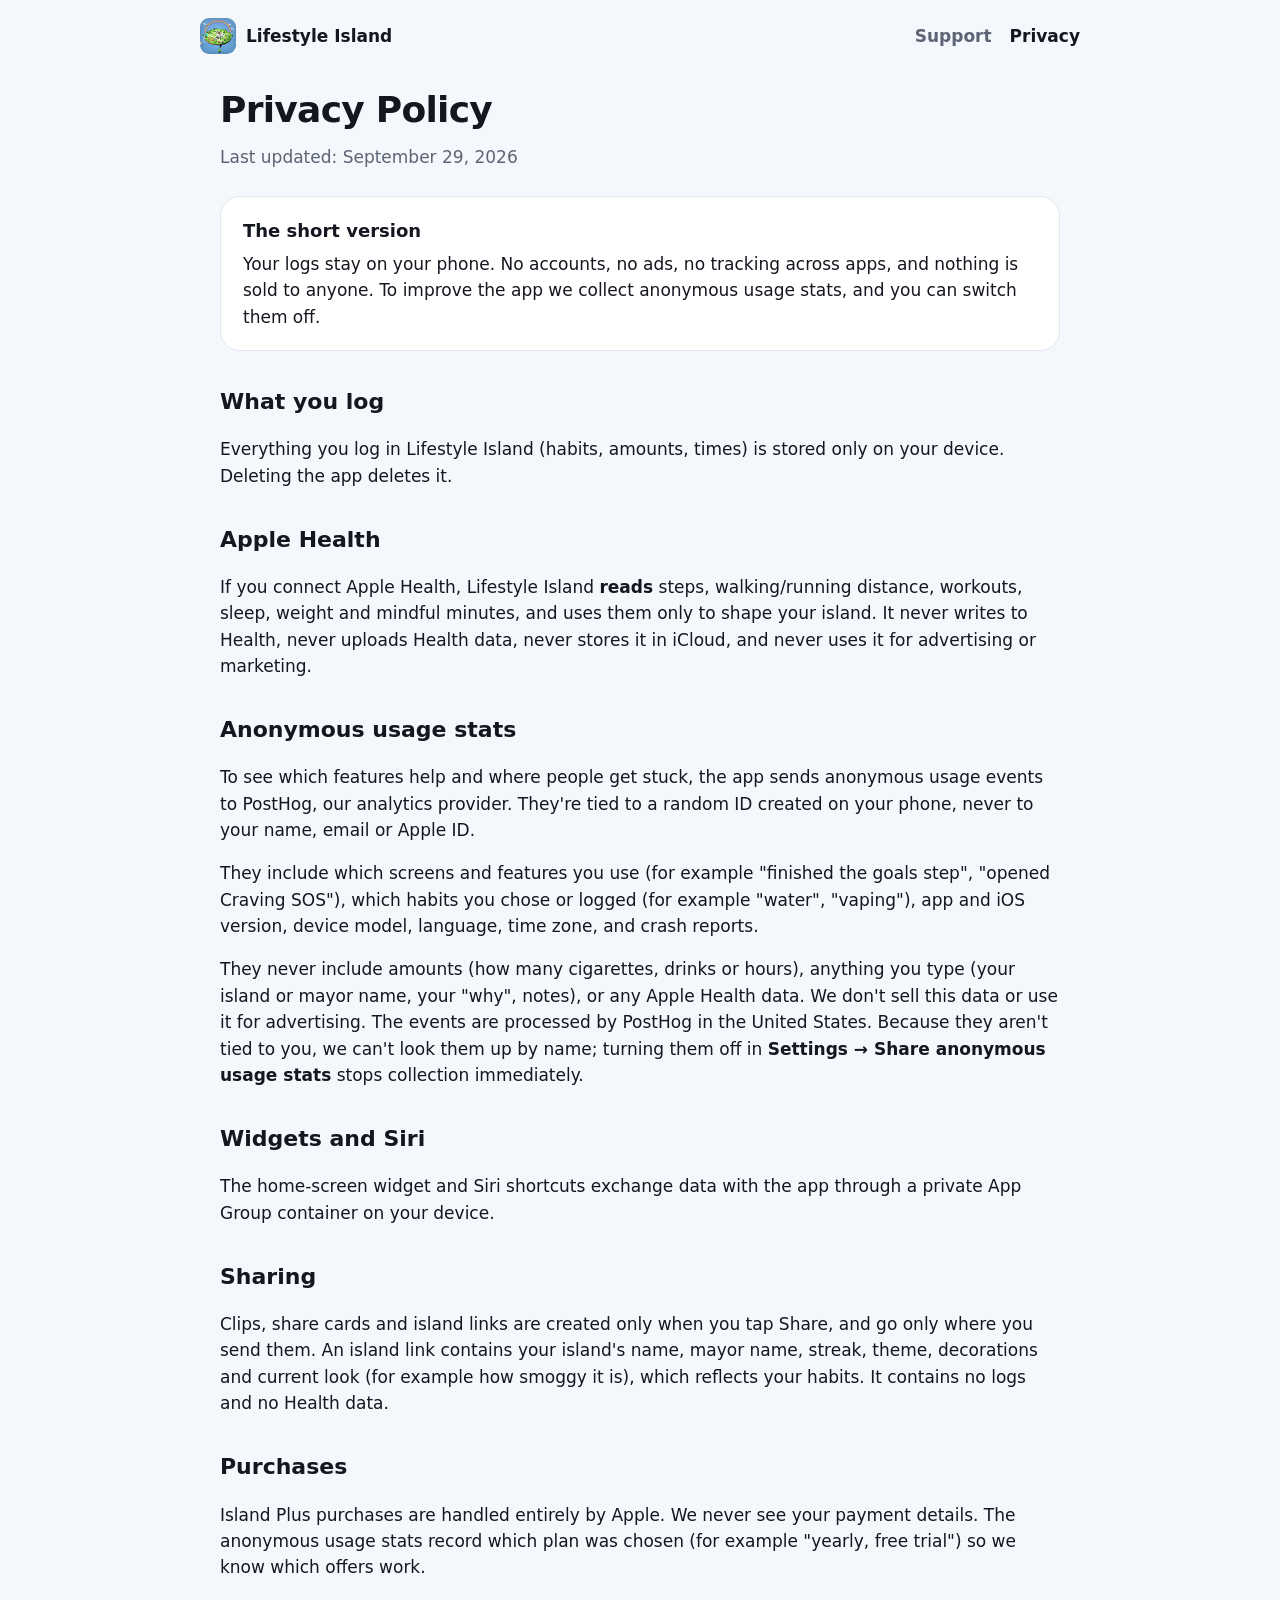
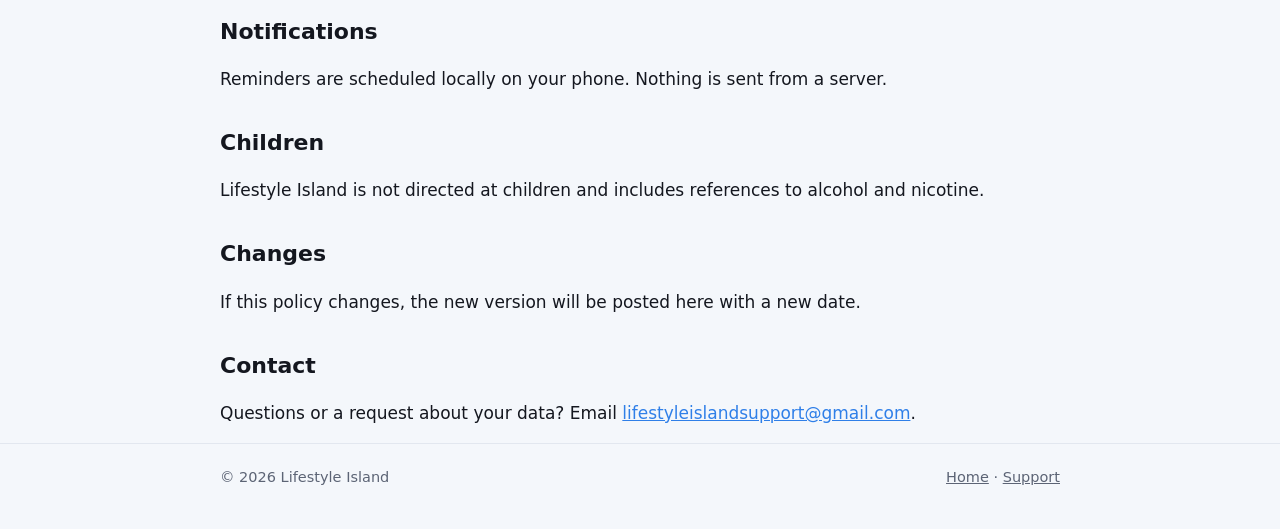
==== privacy/index.html @ 23c63fa7 "d" ====
<!doctype html>
<html lang="en">
<head>
<meta charset="utf-8">
<meta name="viewport" content="width=device-width, initial-scale=1">
<title>Lifestyle Island Privacy Policy</title>
<meta name="description" content="Your logs stay on your phone. No accounts, no ads, no tracking across apps.">
<link rel="icon" href="../img/favicon.png">
<link rel="apple-touch-icon" href="../img/apple-touch-icon.png">
<link rel="stylesheet" href="../style.css">
</head>
<body>
<header class="wrap top">
  <a class="brand" href="../"><img src="../img/icon.png" alt="">Lifestyle Island</a>
  <nav class="nav"><a href="../support/">Support</a><a href="./" aria-current="page">Privacy</a></nav>
</header>

<main class="wrap">
  <h1 class="page">Privacy Policy</h1>
  <p class="lede">Last updated: September 29, 2026</p>

  <div class="card">
    <h3>The short version</h3>
    <p>Your logs stay on your phone. No accounts, no ads, no tracking across apps, and nothing is sold to anyone. To improve the app we collect anonymous usage stats, and you can switch them off.</p>
  </div>

  <h2>What you log</h2>
  <p>Everything you log in Lifestyle Island (habits, amounts, times) is stored only on your device. Deleting the app deletes it.</p>

  <h2>Apple Health</h2>
  <p>If you connect Apple Health, Lifestyle Island <b>reads</b> steps, walking/running distance, workouts, sleep, weight and mindful minutes, and uses them only to shape your island. It never writes to Health, never uploads Health data, never stores it in iCloud, and never uses it for advertising or marketing.</p>

  <h2>Anonymous usage stats</h2>
  <p>To see which features help and where people get stuck, the app sends anonymous usage events to PostHog, our analytics provider. They're tied to a random ID created on your phone, never to your name, email or Apple ID.</p>
  <p>They include which screens and features you use (for example "finished the goals step", "opened Craving SOS"), which habits you chose or logged (for example "water", "vaping"), app and iOS version, device model, language, time zone, and crash reports.</p>
  <p>They never include amounts (how many cigarettes, drinks or hours), anything you type (your island or mayor name, your "why", notes), or any Apple Health data. We don't sell this data or use it for advertising. The events are processed by PostHog in the United States. Because they aren't tied to you, we can't look them up by name; turning them off in <b>Settings → Share anonymous usage stats</b> stops collection immediately.</p>

  <h2>Widgets and Siri</h2>
  <p>The home-screen widget and Siri shortcuts exchange data with the app through a private App Group container on your device.</p>

  <h2>Sharing</h2>
  <p>Clips, share cards and island links are created only when you tap Share, and go only where you send them. An island link contains your island's name, mayor name, streak, theme, decorations and current look (for example how smoggy it is), which reflects your habits. It contains no logs and no Health data.</p>

  <h2>Purchases</h2>
  <p>Island Plus purchases are handled entirely by Apple. We never see your payment details. The anonymous usage stats record which plan was chosen (for example "yearly, free trial") so we know which offers work.</p>

  <h2>Notifications</h2>
  <p>Reminders are scheduled locally on your phone. Nothing is sent from a server.</p>

  <h2>Children</h2>
  <p>Lifestyle Island is not directed at children and includes references to alcohol and nicotine.</p>

  <h2>Changes</h2>
  <p>If this policy changes, the new version will be posted here with a new date.</p>

  <h2>Contact</h2>
  <p>Questions or a request about your data? Email <a href="mailto:lifestyleislandsupport@gmail.com">lifestyleislandsupport@gmail.com</a>.</p>
</main>

<footer>
  <div class="wrap">
    <span>© 2026 Lifestyle Island</span>
    <span><a href="../">Home</a> · <a href="../support/">Support</a></span>
  </div>
</footer>
</body>
</html>
---- style.css ----
:root {
  --bg: #f4f7fb;
  --card: #ffffff;
  --ink: #14171f;
  --muted: #5c6475;
  --line: #e2e7ef;
  --accent: #2f7fe8;
  --accent-ink: #ffffff;
  --good: #1f9d55;
  --sky-top: #2f7fe8;
  --sky-bottom: #9ed4ff;
}
@media (prefers-color-scheme: dark) {
  :root {
    --bg: #0e1116;
    --card: #171b22;
    --ink: #eef1f6;
    --muted: #9aa3b2;
    --line: #262c36;
    --accent: #4d97ff;
    --good: #3ecf7a;
    --sky-top: #123a73;
    --sky-bottom: #2d6fb8;
  }
}
* { box-sizing: border-box; }
html { -webkit-text-size-adjust: 100%; }
body {
  margin: 0;
  background: var(--bg);
  color: var(--ink);
  font: 17px/1.55 ui-rounded, "SF Pro Rounded", -apple-system, BlinkMacSystemFont, "Segoe UI", system-ui, sans-serif;
}
a { color: var(--accent); }
.wrap { max-width: 880px; margin: 0 auto; padding: 0 20px; }

/* Header */
.top { display: flex; align-items: center; justify-content: space-between; gap: 12px; padding: 18px 0; }
.brand { display: flex; align-items: center; gap: 10px; font-weight: 800; color: var(--ink); text-decoration: none; }
.brand img { width: 36px; height: 36px; border-radius: 9px; }
.nav { display: flex; gap: 18px; font-weight: 600; }
.nav a { color: var(--muted); text-decoration: none; }
.nav a:hover, .nav a[aria-current="page"] { color: var(--ink); }

/* Hero */
.hero {
  background: linear-gradient(180deg, var(--sky-top), var(--sky-bottom));
  color: #fff;
  border-radius: 28px;
  padding: 44px 28px 0;
  text-align: center;
  overflow: hidden;
}
.hero .icon { width: 96px; height: 96px; border-radius: 22px; box-shadow: 0 10px 30px rgba(0,0,0,.2); }
.hero h1 { font-size: clamp(34px, 7vw, 54px); line-height: 1.05; margin: 18px 0 10px; letter-spacing: -0.02em; }
.hero p { font-size: 19px; max-width: 560px; margin: 0 auto; opacity: .95; }
.cta { display: inline-block; margin: 22px 0 30px; padding: 12px 22px; border-radius: 999px; background: #fff; color: #14171f; font-weight: 800; text-decoration: none; }
.cta.soon { background: rgba(255,255,255,.2); color: #fff; }
.shots { display: flex; gap: 14px; justify-content: center; margin: 0 -40px; padding: 0 20px; overflow: hidden; }
.shots img { width: 30%; max-width: 230px; border-radius: 22px 22px 0 0; display: block; box-shadow: 0 -4px 30px rgba(0,0,0,.18); }
.shots img:nth-child(2) { transform: translateY(-18px); }

/* Content */
main { padding: 34px 0 60px; }
h1.page { font-size: 36px; margin: 10px 0 6px; letter-spacing: -0.02em; }
.lede { color: var(--muted); margin: 0 0 26px; }
h2 { font-size: 22px; margin: 34px 0 10px; }
.card { background: var(--card); border: 1px solid var(--line); border-radius: 20px; padding: 20px 22px; margin: 14px 0; }
.card h3 { margin: 0 0 6px; font-size: 18px; }
.card p { margin: 6px 0 0; }
.grid { display: grid; grid-template-columns: repeat(auto-fit, minmax(230px, 1fr)); gap: 14px; }
.feature { font-size: 15.5px; }
.feature b { display: block; font-size: 17px; margin-bottom: 2px; }
.emoji { font-size: 26px; display: block; margin-bottom: 6px; }
.contact { display: flex; flex-wrap: wrap; align-items: center; justify-content: space-between; gap: 12px; }
.button { display: inline-block; padding: 11px 18px; border-radius: 999px; background: var(--accent); color: var(--accent-ink); font-weight: 800; text-decoration: none; }
details { background: var(--card); border: 1px solid var(--line); border-radius: 16px; padding: 14px 18px; margin: 10px 0; }
summary { font-weight: 700; cursor: pointer; }
details p, details ul { margin: 10px 0 2px; color: var(--ink); }
.note { color: var(--muted); font-size: 15px; }
ul { padding-left: 20px; }
li + li { margin-top: 4px; }

footer { border-top: 1px solid var(--line); padding: 22px 0 40px; color: var(--muted); font-size: 14.5px; }
footer .wrap { display: flex; flex-wrap: wrap; gap: 8px 18px; justify-content: space-between; }
footer a { color: var(--muted); }

@media (max-width: 560px) {
  body { font-size: 16px; }
  .wrap { padding: 0 16px; }
  .brand { font-size: 16px; gap: 8px; }
  .brand img { width: 30px; height: 30px; border-radius: 8px; }
  .hero { border-radius: 22px; padding: 34px 18px 0; }
  .nav { gap: 12px; font-size: 15px; }
  .shots img { width: 44%; }
  .shots img:nth-child(3) { display: none; }
}
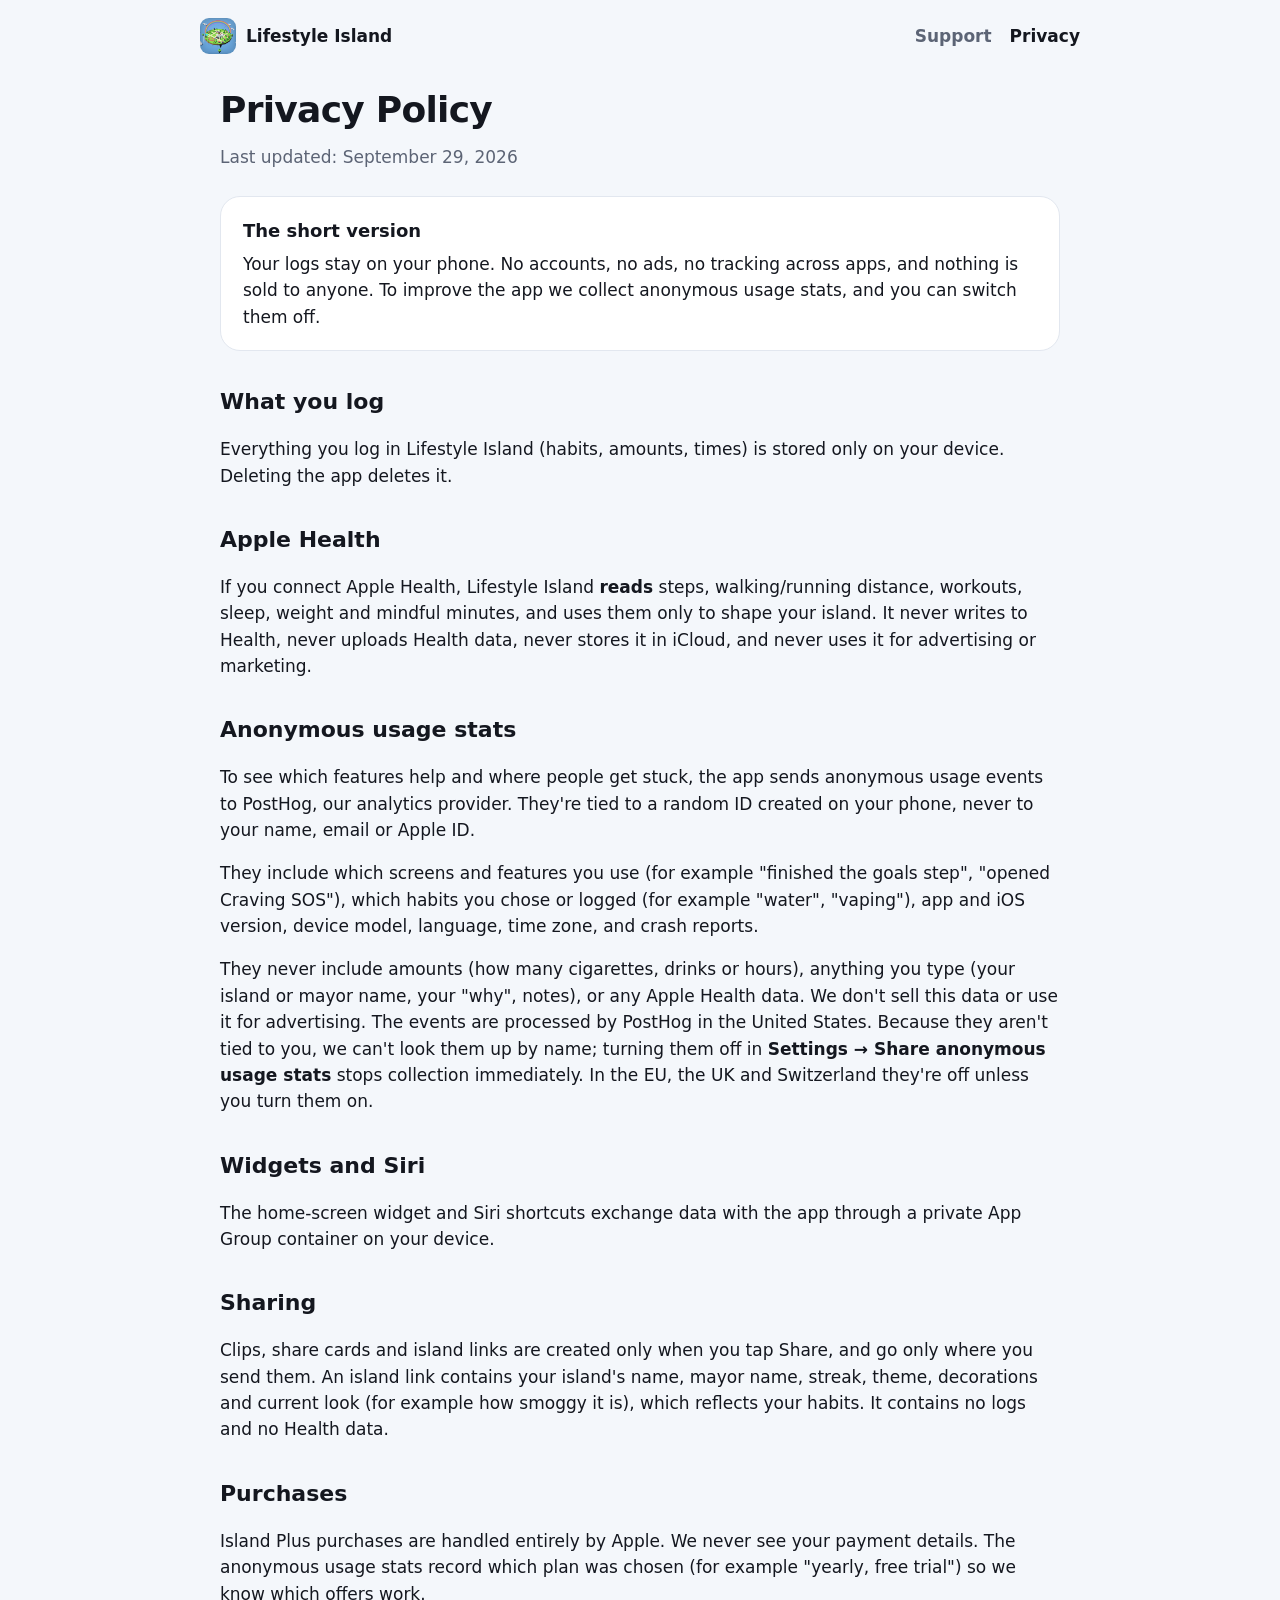
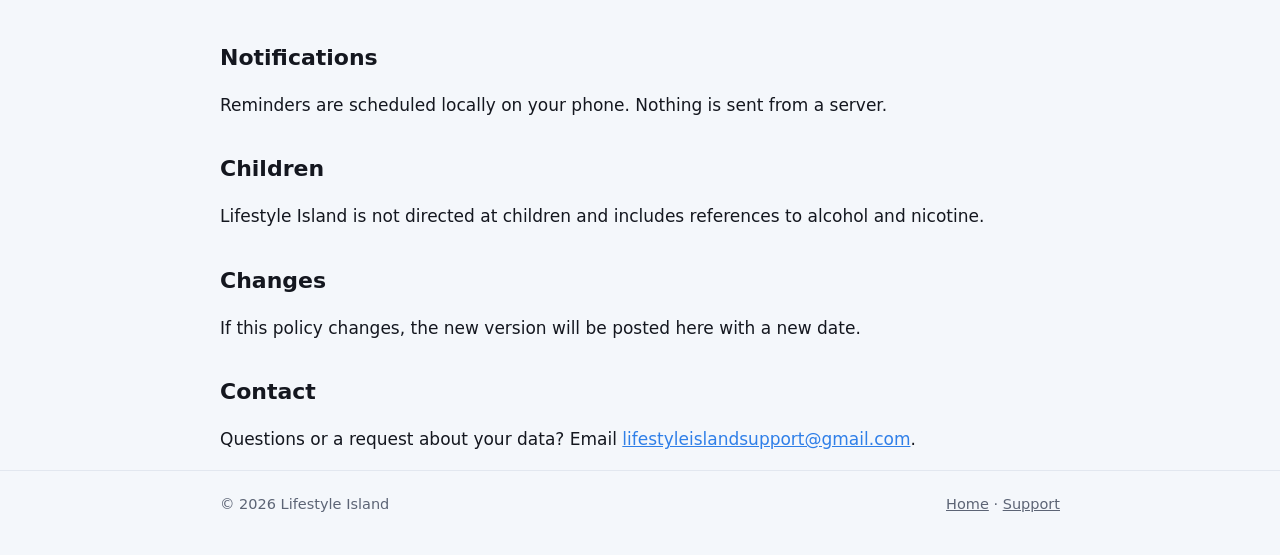
==== commit 02793f5c: "Privacy: usage stats off by default in the EU, UK and Switzerland" ====
--- a/privacy/index.html
+++ b/privacy/index.html
@@ -33,7 +33,7 @@
   <h2>Anonymous usage stats</h2>
   <p>To see which features help and where people get stuck, the app sends anonymous usage events to PostHog, our analytics provider. They're tied to a random ID created on your phone, never to your name, email or Apple ID.</p>
   <p>They include which screens and features you use (for example "finished the goals step", "opened Craving SOS"), which habits you chose or logged (for example "water", "vaping"), app and iOS version, device model, language, time zone, and crash reports.</p>
-  <p>They never include amounts (how many cigarettes, drinks or hours), anything you type (your island or mayor name, your "why", notes), or any Apple Health data. We don't sell this data or use it for advertising. The events are processed by PostHog in the United States. Because they aren't tied to you, we can't look them up by name; turning them off in <b>Settings → Share anonymous usage stats</b> stops collection immediately.</p>
+  <p>They never include amounts (how many cigarettes, drinks or hours), anything you type (your island or mayor name, your "why", notes), or any Apple Health data. We don't sell this data or use it for advertising. The events are processed by PostHog in the United States. Because they aren't tied to you, we can't look them up by name; turning them off in <b>Settings → Share anonymous usage stats</b> stops collection immediately. In the EU, the UK and Switzerland they're off unless you turn them on.</p>
 
   <h2>Widgets and Siri</h2>
   <p>The home-screen widget and Siri shortcuts exchange data with the app through a private App Group container on your device.</p>
